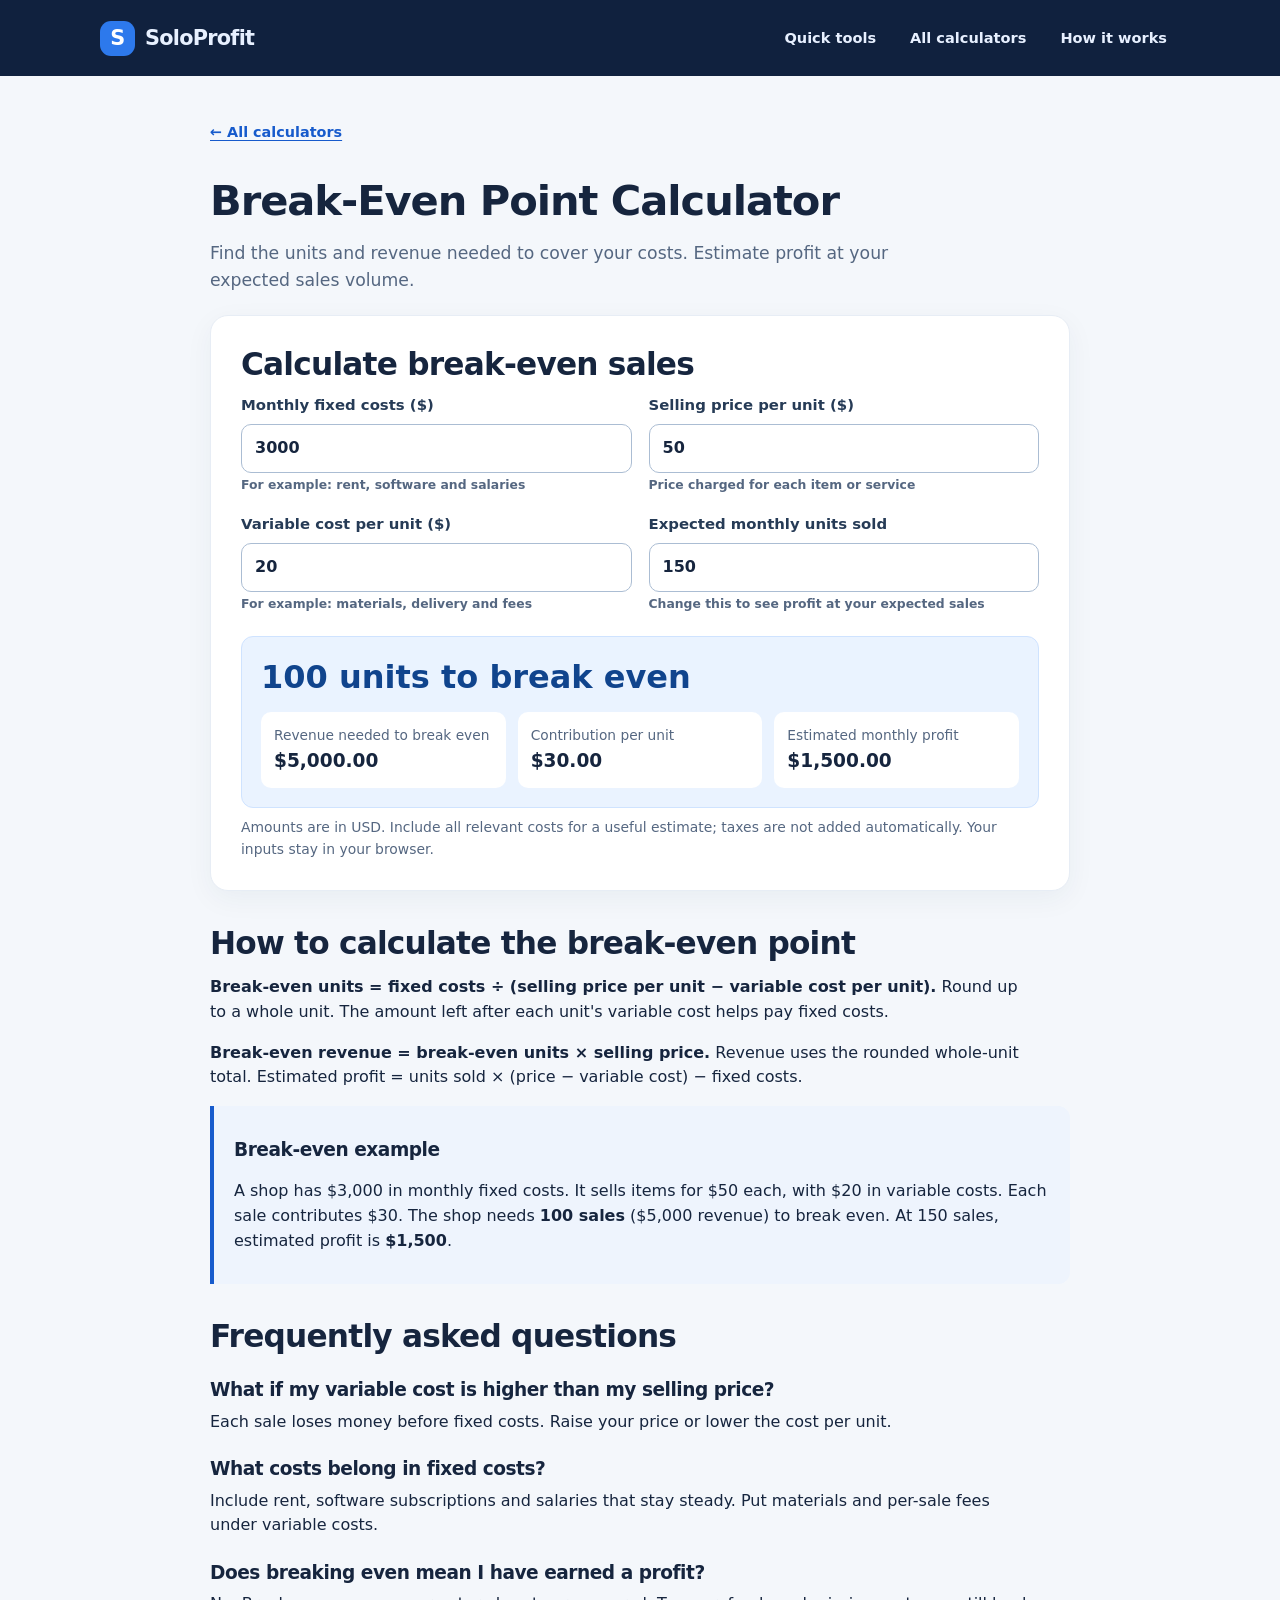
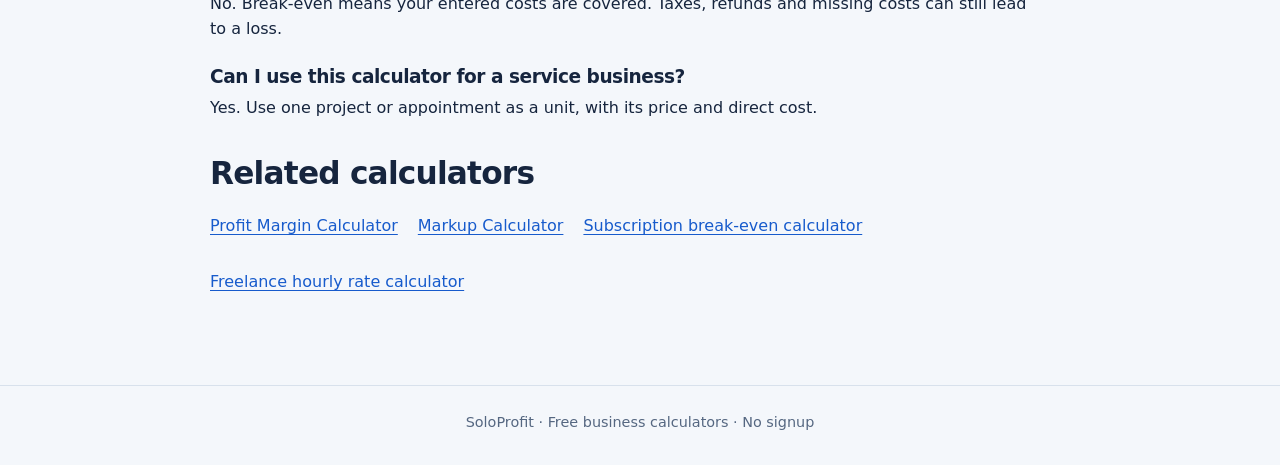
==== break-even-calculator/index.html @ 26caf389 "Associate break-even inputs with calculation feedback for screen readers" ====
<!doctype html>
<html lang="en">
<head>
<meta charset="utf-8">
<meta name="viewport" content="width=device-width, initial-scale=1">
<title>Break-Even Point Calculator: Units & Revenue | SoloProfit</title>
<meta name="description" content="Free break-even point calculator for small businesses. Find how many units you must sell, break-even revenue, contribution margin and estimated monthly profit.">
<link rel="canonical" href="https://bedirhancxc.github.io/soloprofit/break-even-calculator/">
<meta name="robots" content="index,follow">
<link rel="stylesheet" href="../assets/site.css">
</head>
<body class="inner-page">
<a class="skip-link" href="#main-content">Skip to main content</a>
<header class="site-header">
<div class="site-topbar">
<a class="brand" href="../" aria-label="SoloProfit home"><span class="brand-mark" aria-hidden="true">S</span>SoloProfit</a>
<nav class="site-links" aria-label="Primary"><a href="../#quick-calculators">Quick tools</a><a href="../#all-tools">All calculators</a><a href="../#how-it-works">How it works</a></nav>
</div>
</header>
<main id="main-content"><p class="breadcrumb"><a href="../#all-tools">← All calculators</a></p>
<h1>Break-Even Point Calculator</h1>
<p>Find the units and revenue needed to cover your costs. Estimate profit at your expected sales volume.</p>
<section class="card" aria-labelledby="calculator-title">
<h2 id="calculator-title" style="margin-top:0">Calculate break-even sales</h2>
<form id="calculator" novalidate>
<div class="fields">
<label for="fixed">Monthly fixed costs ($)<input id="fixed" aria-describedby="answer" type="number" min="0" step="any" value="3000" inputmode="decimal" required><small>For example: rent, software and salaries</small></label>
<label for="price">Selling price per unit ($)<input id="price" aria-describedby="answer" type="number" min="0" step="any" value="50" inputmode="decimal" required><small>Price charged for each item or service</small></label>
<label for="variable">Variable cost per unit ($)<input id="variable" aria-describedby="answer" type="number" min="0" step="any" value="20" inputmode="decimal" required><small>For example: materials, delivery and fees</small></label>
<label for="quantity">Expected monthly units sold<input id="quantity" aria-describedby="answer" type="number" min="0" step="1" value="150" inputmode="numeric" required><small>Change this to see profit at your expected sales</small></label>
</div>
</form>
<div class="results" role="status" aria-live="polite" aria-atomic="true">
<output id="answer">Enter values to see your result.</output>
<div class="metrics" id="metrics" hidden>
<div class="metric"><span>Revenue needed to break even</span><strong id="revenue"></strong></div>
<div class="metric"><span>Contribution per unit</span><strong id="contribution"></strong></div>
<div class="metric"><span>Estimated monthly profit</span><strong id="profit"></strong></div>
</div>
</div>
<p class="notice">Amounts are in USD. Include all relevant costs for a useful estimate; taxes are not added automatically. Your inputs stay in your browser.</p>
</section>
<h2>How to calculate the break-even point</h2>
<p><strong>Break-even units = fixed costs ÷ (selling price per unit − variable cost per unit).</strong> Round up to a whole unit. The amount left after each unit's variable cost helps pay fixed costs.</p>
<p><strong>Break-even revenue = break-even units × selling price.</strong> Revenue uses the rounded whole-unit total. Estimated profit = units sold × (price − variable cost) − fixed costs.</p>
<div class="example">
<h3>Break-even example</h3>
<p>A shop has $3,000 in monthly fixed costs. It sells items for $50 each, with $20 in variable costs. Each sale contributes $30. The shop needs <strong>100 sales</strong> ($5,000 revenue) to break even. At 150 sales, estimated profit is <strong>$1,500</strong>.</p>
</div>
<h2>Frequently asked questions</h2>
<h3>What if my variable cost is higher than my selling price?</h3>
<p>Each sale loses money before fixed costs. Raise your price or lower the cost per unit.</p>
<h3>What costs belong in fixed costs?</h3>
<p>Include rent, software subscriptions and salaries that stay steady. Put materials and per-sale fees under variable costs.</p>
<h3>Does breaking even mean I have earned a profit?</h3>
<p>No. Break-even means your entered costs are covered. Taxes, refunds and missing costs can still lead to a loss.</p>
<h3>Can I use this calculator for a service business?</h3>
<p>Yes. Use one project or appointment as a unit, with its price and direct cost.</p>
<h2>Related calculators</h2>
<p class="related"><a href="../profit-margin/">Profit Margin Calculator</a><a href="../markup-calculator/">Markup Calculator</a><a href="../subscription-break-even/">Subscription break-even calculator</a><a href="../freelance-hourly-rate/">Freelance hourly rate calculator</a></p>
</main>
<footer>SoloProfit · Free business calculators · No signup</footer>
<script>
"use strict";
const ids=["fixed","price","variable","quantity"];
const fields=Object.fromEntries(ids.map(id=>[id,document.getElementById(id)]));
const answer=document.getElementById("answer"),metrics=document.getElementById("metrics");
const money=n=>n.toLocaleString("en-US",{style:"currency",currency:"USD",maximumFractionDigits:2});
function calc(){
  const v={};
  for(const id of ids)fields[id].removeAttribute("aria-invalid");
  const labels={fixed:"Monthly fixed costs",price:"Selling price per unit",variable:"Variable cost per unit",quantity:"Expected monthly units sold"};
  for(const id of ids){
    const field=fields[id],raw=field.value.trim();
    v[id]=Number(raw);
    if(raw===""||!Number.isFinite(v[id])||v[id]<0||!field.validity.valid||(id==="quantity"&&!Number.isSafeInteger(v[id]))){
      field.setAttribute("aria-invalid","true");
      answer.textContent=labels[id]+(id==="quantity"?" must be a non-negative whole number.":" must be a valid non-negative number.");
      metrics.hidden=true;return;
    }
  }
  const perUnit=v.price-v.variable;
  if(perUnit<0||(perUnit===0&&v.fixed>0)){
    fields.price.setAttribute("aria-invalid","true");
    fields.variable.setAttribute("aria-invalid","true");
    answer.textContent="No break-even point: each sale must cover its variable cost, and a positive contribution is needed to cover fixed costs.";
    metrics.hidden=true;return;
  }
  const units=perUnit>0?Math.ceil(v.fixed/perUnit):0;
  const salesRevenue=units*v.price;
  const profit=v.quantity*perUnit-v.fixed;
  if(!Number.isSafeInteger(units)||![salesRevenue,perUnit,profit].every(Number.isFinite)){
    for(const id of ids)fields[id].setAttribute("aria-invalid","true");
    answer.textContent="Numbers are too large to calculate reliably. Please enter smaller values.";
    metrics.hidden=true;return;
  }
  answer.textContent=units.toLocaleString("en-US")+" units to break even";
  document.getElementById("revenue").textContent=money(salesRevenue);
  document.getElementById("contribution").textContent=money(perUnit);
  document.getElementById("profit").textContent=money(profit);
  metrics.hidden=false;
}
document.getElementById("calculator").addEventListener("input",calc);
calc();
</script>
</body>
</html>
---- assets/site.css ----
/* SoloProfit shared responsive design system — no external fonts, images or dependencies */
:root{color-scheme:light;--ink:#16253e;--muted:#556781;--blue:#175bcc;--blue-dark:#1149a6;--navy:#10213e;--line:#d8e1ec;--paper:#fff;--wash:#f4f7fb;--soft:#eaf3ff;--radius:18px;font:16px/1.55 system-ui,-apple-system,BlinkMacSystemFont,"Segoe UI",Arial,sans-serif}
*,*::before,*::after{box-sizing:border-box}
html{scroll-behavior:smooth}
body{background:var(--wash);color:var(--ink);margin:0;min-width:0}
h1,h2,h3,p{overflow-wrap:break-word}
h1,h2,h3{line-height:1.2;letter-spacing:-.025em}
h1{font-size:clamp(1.95rem,4.2vw,3.45rem);margin:0 0 14px}
h2{font-size:clamp(1.4rem,2.7vw,1.95rem);margin:0 0 10px}
h3{font-size:1.16rem}
p{margin:0 0 16px}
a{color:var(--blue);text-underline-offset:3px}
a:hover{color:var(--blue-dark)}
.skip-link{position:absolute;left:12px;top:-80px;z-index:100;background:white;color:var(--blue-dark);padding:12px 18px;border-radius:9px;border:2px solid var(--blue)}
.skip-link:focus{top:12px}
a:focus-visible,button:focus-visible,input:focus-visible{outline:3px solid #175bcc;outline-offset:3px}
[hidden]{display:none!important}
.site-header{background:var(--navy);color:white;padding:0 20px}
.site-header a{color:#e7f0ff;text-decoration:none}
.site-header a:hover{color:white}
.site-topbar{max-width:1080px;min-height:76px;margin:auto;display:flex;align-items:center;justify-content:space-between;gap:20px}
.brand{display:inline-flex;align-items:center;gap:10px;font-size:1.3rem;font-weight:800;letter-spacing:-.035em;white-space:nowrap}
.brand-mark{display:grid;place-items:center;width:35px;height:35px;border-radius:11px;background:#2d79ec;color:#fff;font-weight:900}
.site-links{display:flex;flex-wrap:wrap;align-items:center;justify-content:flex-end;gap:8px}
.site-links a{display:inline-flex;align-items:center;justify-content:center;min-height:44px;border-radius:10px;padding:9px 13px;font-weight:650;font-size:.91rem}
.site-links a:hover,.site-links a[aria-current=page]{background:#294363}
/* Make the current page identifiable without relying on background color alone. */
.site-links a[aria-current=page]{text-decoration:underline;text-underline-offset:5px;text-decoration-thickness:2px}
.main-shell,main{max-width:1080px;margin:0 auto;padding:34px 20px 64px}
.hero{display:flex;align-items:center;justify-content:space-between;gap:24px;padding:30px 0 34px}
.hero-copy{max-width:720px}
.hero h1{max-width:760px}
.hero .lede{font-size:clamp(1.03rem,2vw,1.18rem);color:var(--muted);max-width:650px}
.eyebrow{display:block;margin-bottom:12px;font-size:.76rem;font-weight:850;letter-spacing:.12em;text-transform:uppercase;color:var(--blue)}
.trust-row{display:flex;flex-wrap:wrap;gap:8px}
.trust-row span{padding:6px 12px;border:1px solid var(--line);border-radius:100px;background:#fff;color:#344966;font-size:.85rem;font-weight:600}
.section-heading{margin:24px 0 18px}
.section-heading p{color:var(--muted);max-width:700px}
.calculator-layout{display:grid;grid-template-columns:minmax(220px,270px) minmax(0,1fr);gap:20px;align-items:start}
.calc-tabs{display:grid;gap:9px;align-content:start;margin:0}
.calc-tabs button{display:block;text-align:left;padding:15px 17px;background:var(--paper);border:1px solid var(--line);border-radius:13px;color:var(--ink);font:inherit;font-weight:700;box-shadow:0 1px 3px #1c36540a}
.calc-tabs button[aria-pressed=true]{background:var(--soft);border-color:#77a5e5;box-shadow:inset 4px 0 var(--blue);color:#113e8d}
.calc-tabs button:hover{border-color:#719dde}
.calc-tabs button small{display:block;margin-top:3px;color:var(--muted);font-weight:450;line-height:1.3;font-size:.78rem}
.calculator-card,.panel,.card,article{background:var(--paper);border-radius:var(--radius);padding:clamp(20px,3vw,30px);border:1px solid #e7edf5;box-shadow:0 8px 28px #1b33570d}
.calculator-card{min-width:0;max-width:none}
.calculator-card h3{font-size:1.5rem;margin:0 0 8px}
.calculator-card .card-intro{color:var(--muted)}
.fields{display:grid;grid-template-columns:repeat(2,minmax(0,1fr));gap:17px}
label{display:block;font-size:.93rem;font-weight:650;color:#263b56;margin:0}
input{display:block;margin-top:7px;width:100%;min-width:0;min-height:48px;border:1px solid #abbdd3;border-radius:10px;background:white;color:var(--ink);padding:11px 13px;font:inherit;font-size:1rem}
input:hover{border-color:#7195bd}
input:focus{border-color:var(--blue)}
.result-box,.results{margin-top:21px;background:var(--soft);padding:19px;border-radius:12px;border:1px solid #cfe3ff}
.result-label{display:block;color:#34557e;font-size:.81rem;font-weight:750;margin-bottom:4px}
output{display:block;background:transparent;padding:0;border:0;white-space:normal;overflow-wrap:anywhere;color:#10448d;font-size:clamp(1.4rem,3vw,2rem);font-weight:800;line-height:1.33}
.result-box[data-invalid=true]{background:#fff3ee;border-color:#e9b5a3}
.result-box[data-invalid=true] output{color:#a23426;font-size:1.06rem;font-weight:650}
.actions{display:flex;flex-wrap:wrap;gap:10px;margin:16px 0}
button{cursor:pointer;touch-action:manipulation}
.action-button{min-height:44px;background:#edf2f9;border:1px solid var(--line);border-radius:10px;padding:10px 16px;font:inherit;font-size:.92rem;font-weight:750;color:#263b56}
.action-button.primary{background:var(--blue);border-color:var(--blue);color:#fff}
.action-button:hover{filter:brightness(.96)}
.action-button:disabled{cursor:not-allowed;opacity:.48}
.form-note,.notice,.small-note{font-size:.87rem;color:var(--muted);margin:9px 0 0}
.tool-grid{display:grid;grid-template-columns:repeat(3,minmax(0,1fr));gap:14px}
.tool-card{display:flex;flex-direction:column;gap:9px;min-width:0;min-height:146px;padding:21px;background:#fff;border:1px solid var(--line);border-radius:15px;color:var(--ink);text-decoration:none;box-shadow:0 3px 12px #1b335708;transition:transform .15s,border-color .15s}
.tool-card:hover{transform:translateY(-2px);border-color:#80aae7;color:var(--ink)}
.tool-card-title{font-weight:800;font-size:1.04rem;line-height:1.35}
.tool-card-desc{color:var(--muted);font-size:.89rem;line-height:1.45;flex:1}
.tool-card-arrow{font-size:1rem;font-weight:800;color:var(--blue)}
.steps{display:grid;grid-template-columns:repeat(3,minmax(0,1fr));gap:16px}
.step{padding:20px 0 5px}
.step-number{display:inline-grid;place-items:center;width:32px;height:32px;border-radius:10px;background:#dceaff;color:#114b9e;font-weight:800}
.step h3{margin:12px 0 6px}
.step p{color:var(--muted)}
.info-note{border-top:1px solid var(--line);padding-top:20px;color:var(--muted);font-size:.88rem}
footer{margin:0;padding:25px 20px 32px;text-align:center;border-top:1px solid var(--line);color:var(--muted);font-size:.9rem}
footer a{color:var(--blue)}
/* Consistent secondary-page layout */
.inner-page main{max-width:900px}
.inner-page main>h1{margin:4px 0 14px;font-size:clamp(1.85rem,3.4vw,2.6rem)}
.inner-page main>h1+p{font-size:1.08rem;color:var(--muted);max-width:720px}
.inner-page main>h2,.inner-page article>h2{margin:34px 0 12px}
.inner-page main>h3,.inner-page article>h3{margin:24px 0 8px}
.inner-page main>p,.inner-page article>p{max-width:820px}
.inner-page .card{margin:22px 0 30px}
.inner-page .card form{display:grid;grid-template-columns:repeat(2,minmax(0,1fr));gap:18px}
.inner-page .card form>.fields{grid-column:1/-1}
.inner-page .card label{margin:0}
.inner-page .card output{margin-top:22px;padding:18px;border-radius:12px;background:var(--soft);border:1px solid #cfe3ff}
.inner-page .card form+.results output{margin:0;padding:0;border:0;background:transparent}
.inner-page .card small{color:var(--muted)}
.inner-page .breadcrumb{display:flex;align-items:center;min-height:44px;margin-bottom:22px;font-size:.9rem;font-weight:650}
.inner-page article{max-width:none}
.inner-page article>label{display:inline-block;width:calc(50% - 12px);vertical-align:top;margin:0 16px 15px 0}
.inner-page article>label+label{margin-right:0}
.inner-page article>output{margin:12px 0 18px;background:var(--soft);border:1px solid #cfe3ff;padding:18px;border-radius:12px;white-space:pre-line;line-height:1.6}
.inner-page .metric{background:white;padding:13px;border-radius:10px}
.inner-page .metric span{color:var(--muted);font-size:.86rem;display:block}
.inner-page .metric strong{font-size:1.16rem}
.inner-page .metrics{display:grid;grid-template-columns:repeat(auto-fit,minmax(min(100%,180px),1fr));gap:12px;margin-top:14px}
.inner-page .related{display:flex;flex-wrap:wrap;gap:12px 20px}
.inner-page .example{border-left:4px solid var(--blue);background:#eef4fd;padding:14px 20px;border-radius:0 12px 12px 0}
@media(max-width:800px){.tool-grid{grid-template-columns:repeat(2,minmax(0,1fr))}.calculator-layout{grid-template-columns:minmax(190px,225px) minmax(0,1fr)}.fields{grid-template-columns:1fr}}
@media(max-width:620px){.site-topbar{flex-wrap:wrap;gap:5px;min-height:0;padding:14px 0 8px}.site-links{width:100%;justify-content:flex-start;gap:4px;margin:2px 0 0}.site-links a{padding:8px 10px;min-height:44px}.main-shell,main{padding:24px 16px 48px}.hero{padding:8px 0 20px}.calculator-layout{display:block}.calc-tabs{display:grid;grid-template-columns:repeat(2,minmax(0,1fr));gap:8px;margin-bottom:14px}.calc-tabs button{font-size:.9rem;padding:12px}.calc-tabs button small{font-size:.73rem}.tool-grid{grid-template-columns:1fr}.tool-card{min-height:0;padding:18px;gap:6px}.steps{grid-template-columns:1fr;gap:4px}.step{padding:9px 0}.inner-page .card form{grid-template-columns:1fr}.inner-page article>label{display:block;width:100%;margin:0 0 14px}.calculator-card,.panel,.card,article{padding:19px}.result-box{padding:15px}}
@media(max-width:370px){.brand{font-size:1.1rem}.site-links a{font-size:.83rem}.calc-tabs button{padding:11px 9px;font-size:.85rem}.actions .action-button{flex:1}}
@media(prefers-reduced-motion:reduce){html{scroll-behavior:auto}.tool-card{transition:none}.tool-card:hover{transform:none}}

/* UX: prevent cramped calculator columns on small tablets and narrow laptops. */
@media (min-width:621px) and (max-width:900px){
  .calculator-layout{grid-template-columns:1fr}
  .calc-tabs{grid-template-columns:repeat(2,minmax(0,1fr))}
  .fields{grid-template-columns:repeat(2,minmax(0,1fr))}
}
/* Keep navigation and action labels accessible at 320px without horizontal scrolling. */
@media (max-width:370px){
  .site-links{margin-left:0;margin-right:0}
  .site-links a{padding-inline:7px;white-space:normal;text-align:center}
  .actions .action-button{min-width:0;overflow-wrap:anywhere}
}
/* Allow keyboard users to identify links and buttons clearly even without hover. */
.calc-tabs button:focus-visible,.action-button:focus-visible,.tool-card:focus-visible{
  outline:3px solid #175bcc;outline-offset:3px;
}
@media (hover:none){
  .tool-card:hover{transform:none}
}

/* Accessible feedback for invalid quick-calculator inputs, without layout shifts. */
input[aria-invalid="true"]{border-color:#b33a2d;box-shadow:inset 0 0 0 1px #b33a2d}
input[aria-invalid="true"]:focus-visible{outline-color:#b33a2d}

/* Secondary-page related links need the same comfortable touch targets as navigation. */
.inner-page .related a{display:inline-flex;align-items:center;min-height:44px;max-width:100%;overflow-wrap:anywhere}
.inner-page .breadcrumb a{display:inline-flex;align-items:center;min-height:44px}
.inner-page .related a:focus-visible,.inner-page .breadcrumb a:focus-visible{border-radius:4px}

/* Keep narrow-screen controls readable with enlarged text and long translations. */
@media(max-width:620px){
  .site-links{min-width:0}
  .site-links a{min-width:0;overflow-wrap:anywhere}
  .calc-tabs button{min-width:0;overflow-wrap:anywhere}
  .actions .action-button{min-width:0}
}

/* UX: narrow phones and 200% text zoom keep navigation and actions operable. */
@media(max-width:420px){
  .site-links{display:grid;grid-template-columns:repeat(2,minmax(0,1fr));width:100%;gap:6px}
  .site-links a{min-width:0;min-height:44px;padding:9px 7px;text-align:center;overflow-wrap:anywhere}
  .site-links a:last-child:nth-child(odd){grid-column:1/-1}
  .actions{display:grid;grid-template-columns:1fr 1fr;gap:8px}
  .actions .action-button{width:100%;min-width:0;white-space:normal;line-height:1.3}
}
@media(max-width:340px){
  .actions{grid-template-columns:1fr}
  .calc-tabs{grid-template-columns:1fr}
  .calc-tabs button{min-height:44px}
}
/* Long result values and user text must wrap without expanding grid columns. */
.calculator-card,.result-box,.results,.inner-page .card,.inner-page article{min-width:0}
.inner-page .metric,.inner-page .metric strong{min-width:0;overflow-wrap:anywhere}
@media(prefers-reduced-motion:reduce){
  *,*::before,*::after{scroll-behavior:auto!important;transition-duration:0s!important;animation-duration:0s!important}
}

/* UX: give secondary-page forms room at tablet widths instead of squeezing labels. */
@media (min-width:621px) and (max-width:900px){
  .inner-page .card form{grid-template-columns:minmax(0,1fr)}
  .inner-page .card form>.fields{grid-column:1}
}
/* Keyboard focus must stand out against the dark navigation bar. */
.site-header a:focus-visible{
  outline:3px solid #fff;
  outline-offset:3px;
  text-decoration:underline;
  text-underline-offset:4px;
}

/* Make selected controls and keyboard focus legible in Windows high-contrast mode. */
@media (forced-colors:active){
  .calc-tabs button[aria-pressed=true]{
    border:2px solid Highlight;
    box-shadow:none;
    color:CanvasText;
  }
  .site-header a:focus-visible,
  .calc-tabs button:focus-visible,
  .action-button:focus-visible,
  .tool-card:focus-visible,
  input:focus-visible{
    outline:3px solid Highlight;
    outline-offset:3px;
  }
  input[aria-invalid="true"]{border:2px solid Mark}
  .action-button:disabled{color:GrayText}
}
/* Preserve readable control boundaries when users request extra contrast. */
@media (prefers-contrast:more){
  input,.action-button,.calc-tabs button,.tool-card{border-width:2px}
  .calc-tabs button[aria-pressed=true]{border-color:var(--blue-dark)}
}

/* Tablet calculator tabs: long labels must not widen the two-column grid. */
@media (min-width:621px) and (max-width:900px){
  .calc-tabs button{min-width:0;overflow-wrap:anywhere}
  .calc-tabs button small{overflow-wrap:anywhere}
}
/* Keep keyboard navigation usable when tab text wraps at increased zoom. */
.calc-tabs button{min-height:44px}

/* Keep in-page navigation headings readable instead of flush against the viewport edge. */
#quick-calculators,#all-tools,#how-it-works{scroll-margin-top:20px}

/* Let the header brand wrap on phones and at increased text zoom. */
@media(max-width:620px){
  .brand{min-width:0;max-width:100%;white-space:normal;overflow-wrap:anywhere;line-height:1.2}
  .brand-mark{flex:none}
}

/* Keep long unbroken text inside secondary-page cards at narrow widths. */
.inner-page .card,.inner-page article{overflow-wrap:anywhere}

/* Keep long tool names and descriptions inside responsive cards. */
.tool-card-title,.tool-card-desc{min-width:0;overflow-wrap:anywhere}

/* Keep the keyboard skip link within narrow or zoomed viewports. */
.skip-link{max-width:calc(100vw - 24px);white-space:normal;overflow-wrap:anywhere}
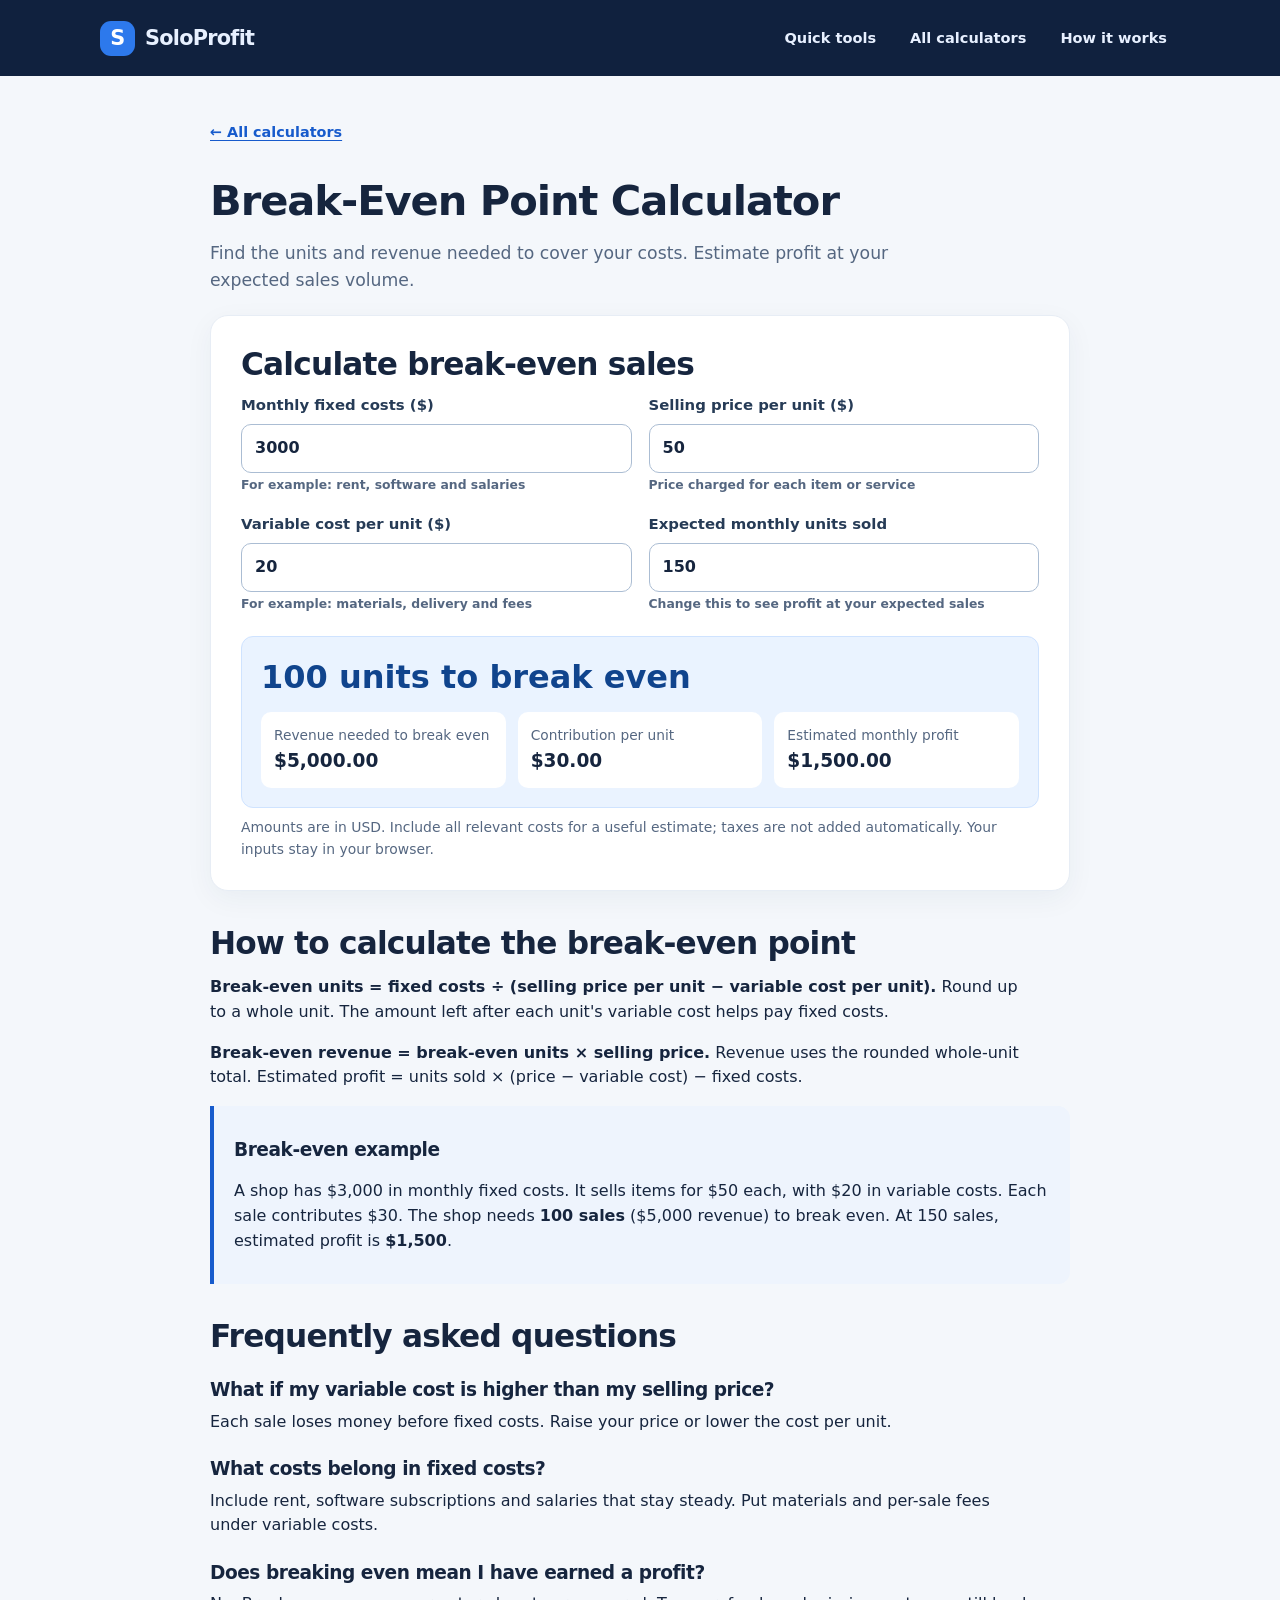
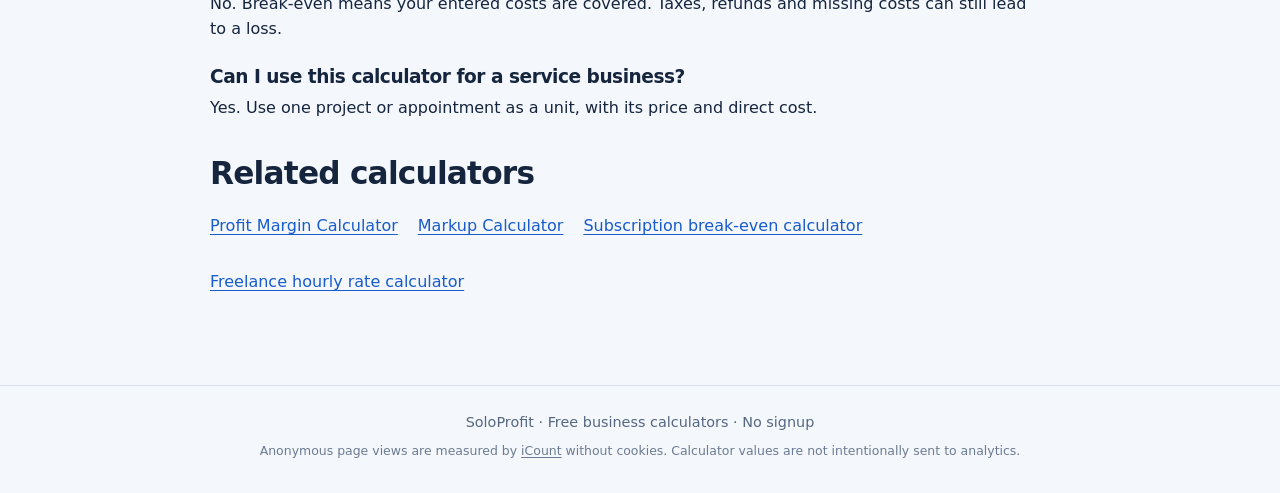
==== commit c263fe52: "Measure real browser visits on six pages with cookieless analytics and public hourly reports" ====
--- a/break-even-calculator/index.html
+++ b/break-even-calculator/index.html
@@ -59,7 +59,7 @@
 <h2>Related calculators</h2>
 <p class="related"><a href="../profit-margin/">Profit Margin Calculator</a><a href="../markup-calculator/">Markup Calculator</a><a href="../subscription-break-even/">Subscription break-even calculator</a><a href="../freelance-hourly-rate/">Freelance hourly rate calculator</a></p>
 </main>
-<footer>SoloProfit · Free business calculators · No signup</footer>
+<footer>SoloProfit · Free business calculators · No signup<small class="analytics-disclosure">Anonymous page views are measured by <a href="https://icount.kr/" target="_blank" rel="noopener noreferrer">iCount</a> without cookies. Calculator values are not intentionally sent to analytics.</small></footer>
 <script>
 "use strict";
 const ids=["fixed","price","variable","quantity"];
@@ -103,5 +103,5 @@
 document.getElementById("calculator").addEventListener("input",calc);
 calc();
 </script>
-</body>
+<script defer src="https://icount.kr/c.js?id=bedirhancxc.github.io"></script></body>
 </html>
--- a/assets/site.css
+++ b/assets/site.css
@@ -111,6 +111,9 @@
 @media (min-width:621px) and (max-width:900px){
   .calculator-layout{grid-template-columns:1fr}
   .calc-tabs{grid-template-columns:repeat(2,minmax(0,1fr))}
+  .fields{grid-template-columns:1fr}
+}
+@media (min-width:761px) and (max-width:900px){
   .fields{grid-template-columns:repeat(2,minmax(0,1fr))}
 }
 /* Keep navigation and action labels accessible at 320px without horizontal scrolling. */
@@ -162,6 +165,11 @@
 .inner-page .metric,.inner-page .metric strong{min-width:0;overflow-wrap:anywhere}
 @media(prefers-reduced-motion:reduce){
   *,*::before,*::after{scroll-behavior:auto!important;transition-duration:0s!important;animation-duration:0s!important}
+}
+
+/* Keep article-based calculator labels full-width on tablets, matching card forms. */
+@media (min-width:621px) and (max-width:900px){
+  .inner-page article>label{display:block;width:100%;margin:0 0 14px}
 }
 
 /* UX: give secondary-page forms room at tablet widths instead of squeezing labels. */
@@ -226,3 +234,8 @@
 
 /* Keep the keyboard skip link within narrow or zoomed viewports. */
 .skip-link{max-width:calc(100vw - 24px);white-space:normal;overflow-wrap:anywhere}
+
+/* Transparent, unobtrusive disclosure for anonymous visit measurement. */
+.analytics-disclosure{display:block;margin-top:9px;font-size:.78rem;line-height:1.5;opacity:.85}
+.analytics-disclosure a{color:inherit;text-decoration:underline;text-underline-offset:2px}
+.analytics-disclosure a:focus-visible{outline:2px solid currentColor;outline-offset:3px}
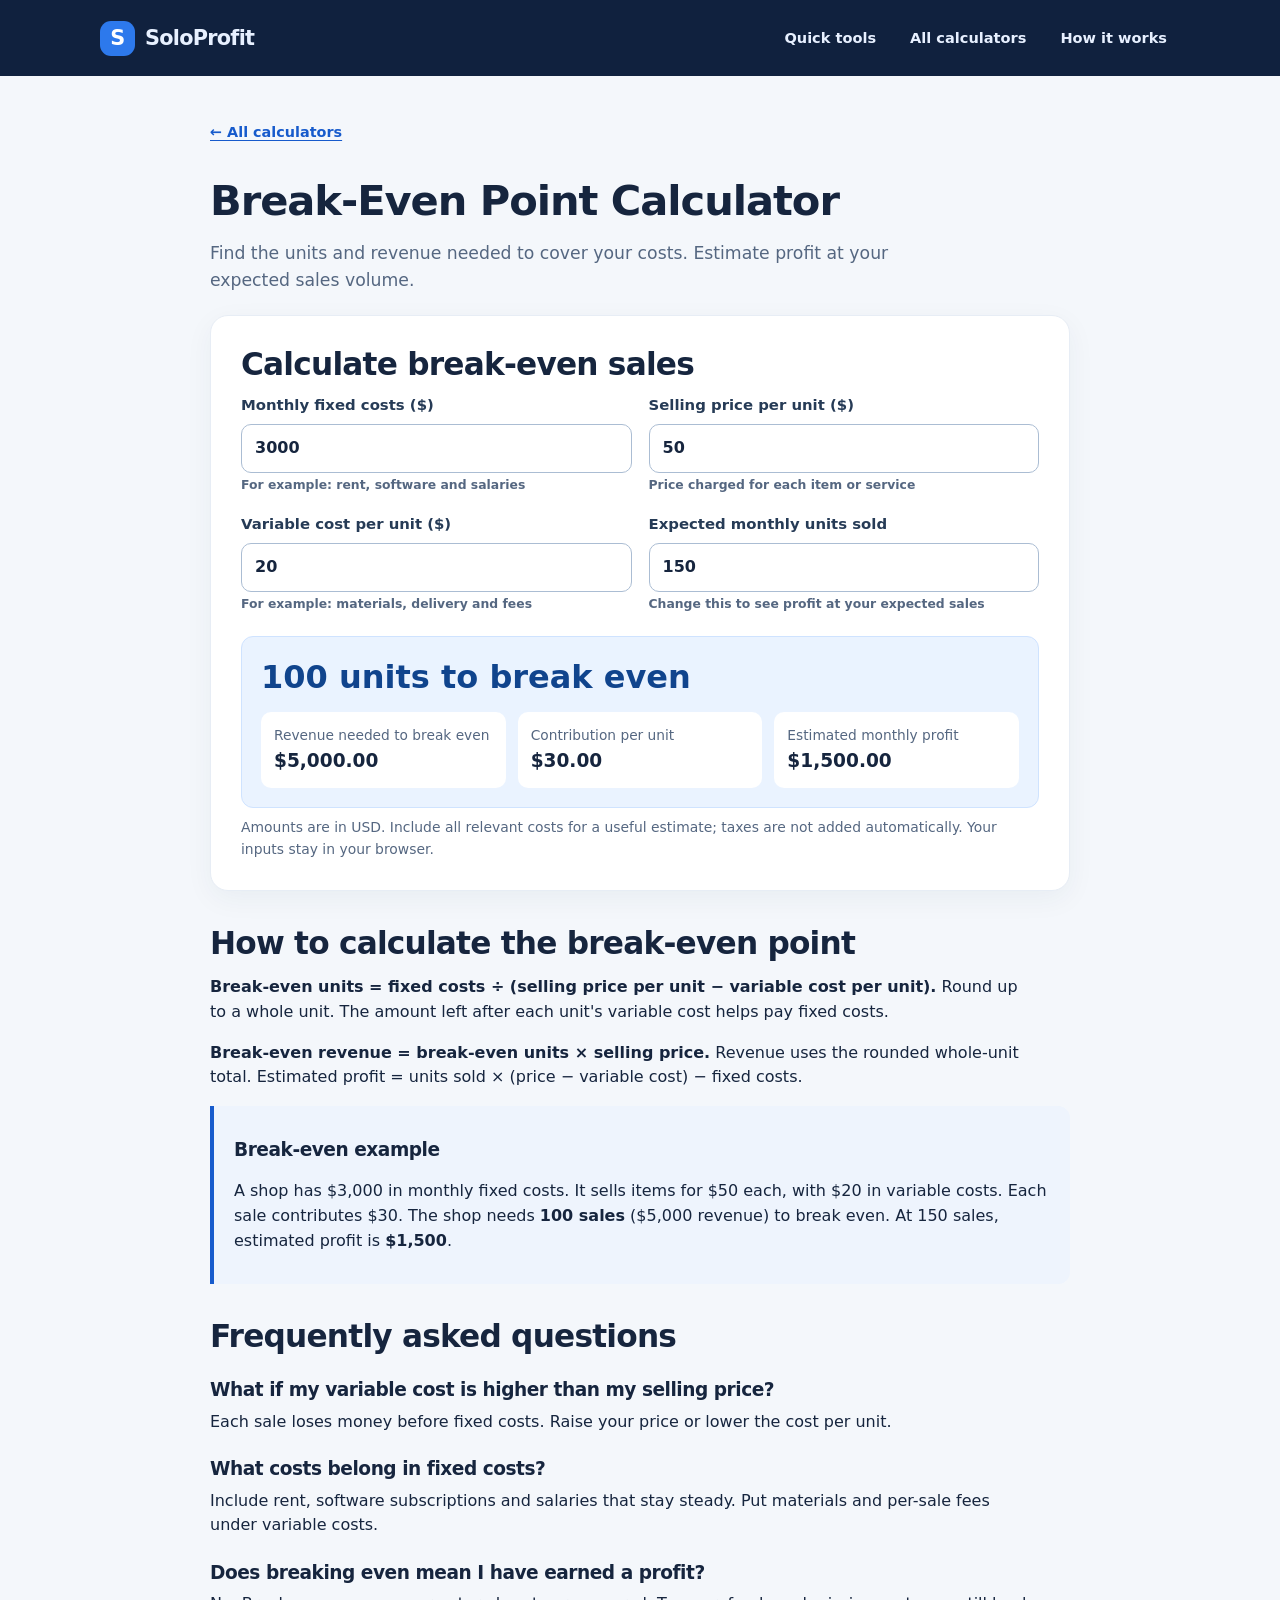
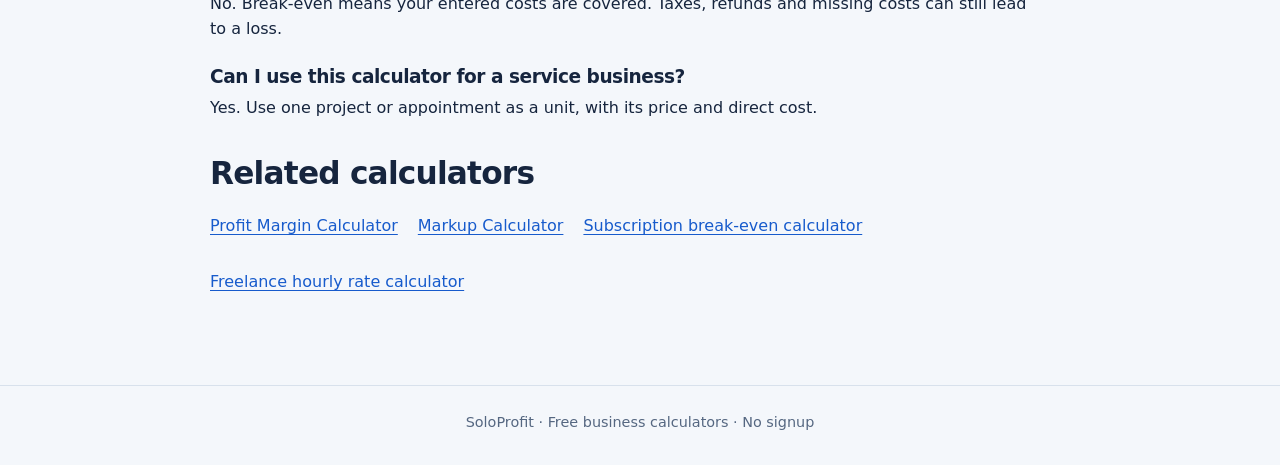
==== commit 5b7f113d: "Remove unverified third-party analytics after provider served unexpected content" ====
--- a/break-even-calculator/index.html
+++ b/break-even-calculator/index.html
@@ -59,7 +59,7 @@
 <h2>Related calculators</h2>
 <p class="related"><a href="../profit-margin/">Profit Margin Calculator</a><a href="../markup-calculator/">Markup Calculator</a><a href="../subscription-break-even/">Subscription break-even calculator</a><a href="../freelance-hourly-rate/">Freelance hourly rate calculator</a></p>
 </main>
-<footer>SoloProfit · Free business calculators · No signup<small class="analytics-disclosure">Anonymous page views are measured by <a href="https://icount.kr/" target="_blank" rel="noopener noreferrer">iCount</a> without cookies. Calculator values are not intentionally sent to analytics.</small></footer>
+<footer>SoloProfit · Free business calculators · No signup</footer>
 <script>
 "use strict";
 const ids=["fixed","price","variable","quantity"];
@@ -103,5 +103,5 @@
 document.getElementById("calculator").addEventListener("input",calc);
 calc();
 </script>
-<script defer src="https://icount.kr/c.js?id=bedirhancxc.github.io"></script></body>
+</body>
 </html>
--- a/assets/site.css
+++ b/assets/site.css
@@ -234,8 +234,3 @@
 
 /* Keep the keyboard skip link within narrow or zoomed viewports. */
 .skip-link{max-width:calc(100vw - 24px);white-space:normal;overflow-wrap:anywhere}
-
-/* Transparent, unobtrusive disclosure for anonymous visit measurement. */
-.analytics-disclosure{display:block;margin-top:9px;font-size:.78rem;line-height:1.5;opacity:.85}
-.analytics-disclosure a{color:inherit;text-decoration:underline;text-underline-offset:2px}
-.analytics-disclosure a:focus-visible{outline:2px solid currentColor;outline-offset:3px}
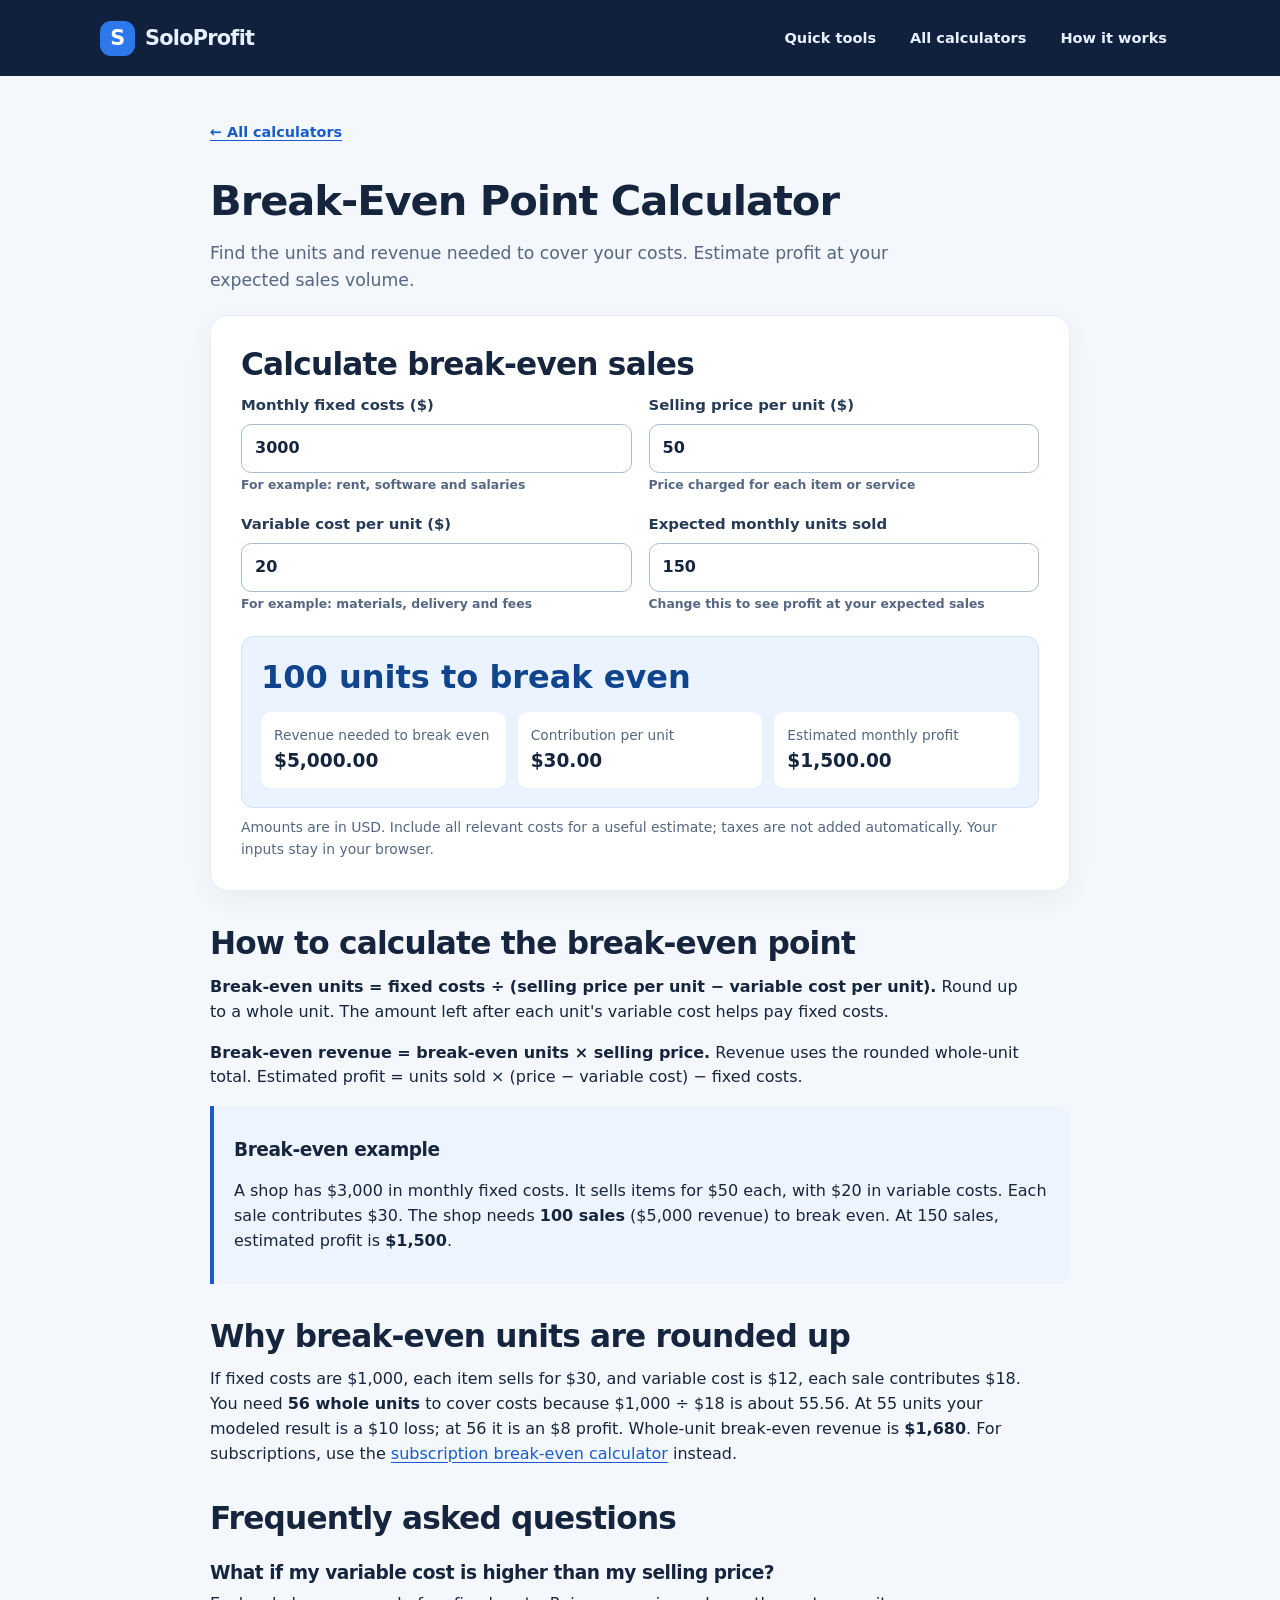
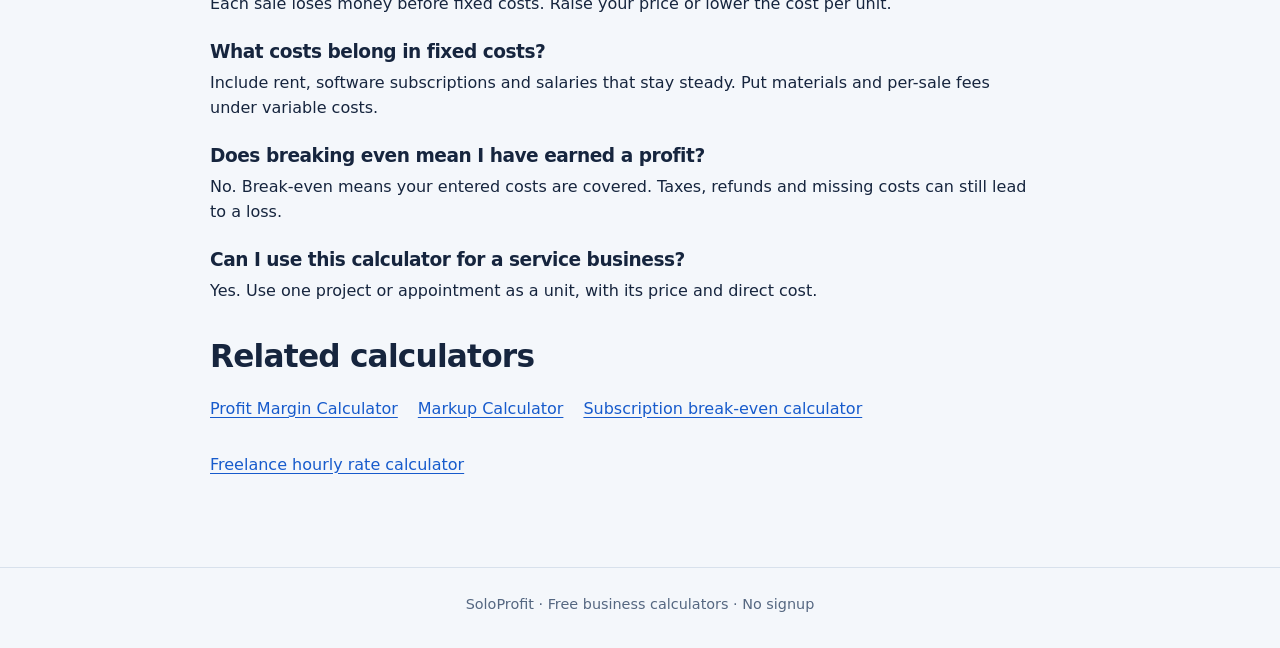
==== commit ed396af3: "Follow Google's SEO Starter Guide: clear snippets, original examples, unique metadata tests" ====
--- a/break-even-calculator/index.html
+++ b/break-even-calculator/index.html
@@ -47,7 +47,7 @@
 <h3>Break-even example</h3>
 <p>A shop has $3,000 in monthly fixed costs. It sells items for $50 each, with $20 in variable costs. Each sale contributes $30. The shop needs <strong>100 sales</strong> ($5,000 revenue) to break even. At 150 sales, estimated profit is <strong>$1,500</strong>.</p>
 </div>
-<h2>Frequently asked questions</h2>
+<h2>Why break-even units are rounded up</h2><p>If fixed costs are $1,000, each item sells for $30, and variable cost is $12, each sale contributes $18. You need <strong>56 whole units</strong> to cover costs because $1,000 ÷ $18 is about 55.56. At 55 units your modeled result is a $10 loss; at 56 it is an $8 profit. Whole-unit break-even revenue is <strong>$1,680</strong>. For subscriptions, use the <a href="../subscription-break-even/">subscription break-even calculator</a> instead.</p><h2>Frequently asked questions</h2>
 <h3>What if my variable cost is higher than my selling price?</h3>
 <p>Each sale loses money before fixed costs. Raise your price or lower the cost per unit.</p>
 <h3>What costs belong in fixed costs?</h3>
--- a/assets/site.css
+++ b/assets/site.css
@@ -234,3 +234,6 @@
 
 /* Keep the keyboard skip link within narrow or zoomed viewports. */
 .skip-link{max-width:calc(100vw - 24px);white-space:normal;overflow-wrap:anywhere}
+
+/* Keep benefit badges and instructional steps within narrow/zoomed viewports. */
+.trust-row span,.step{min-width:0;overflow-wrap:anywhere}
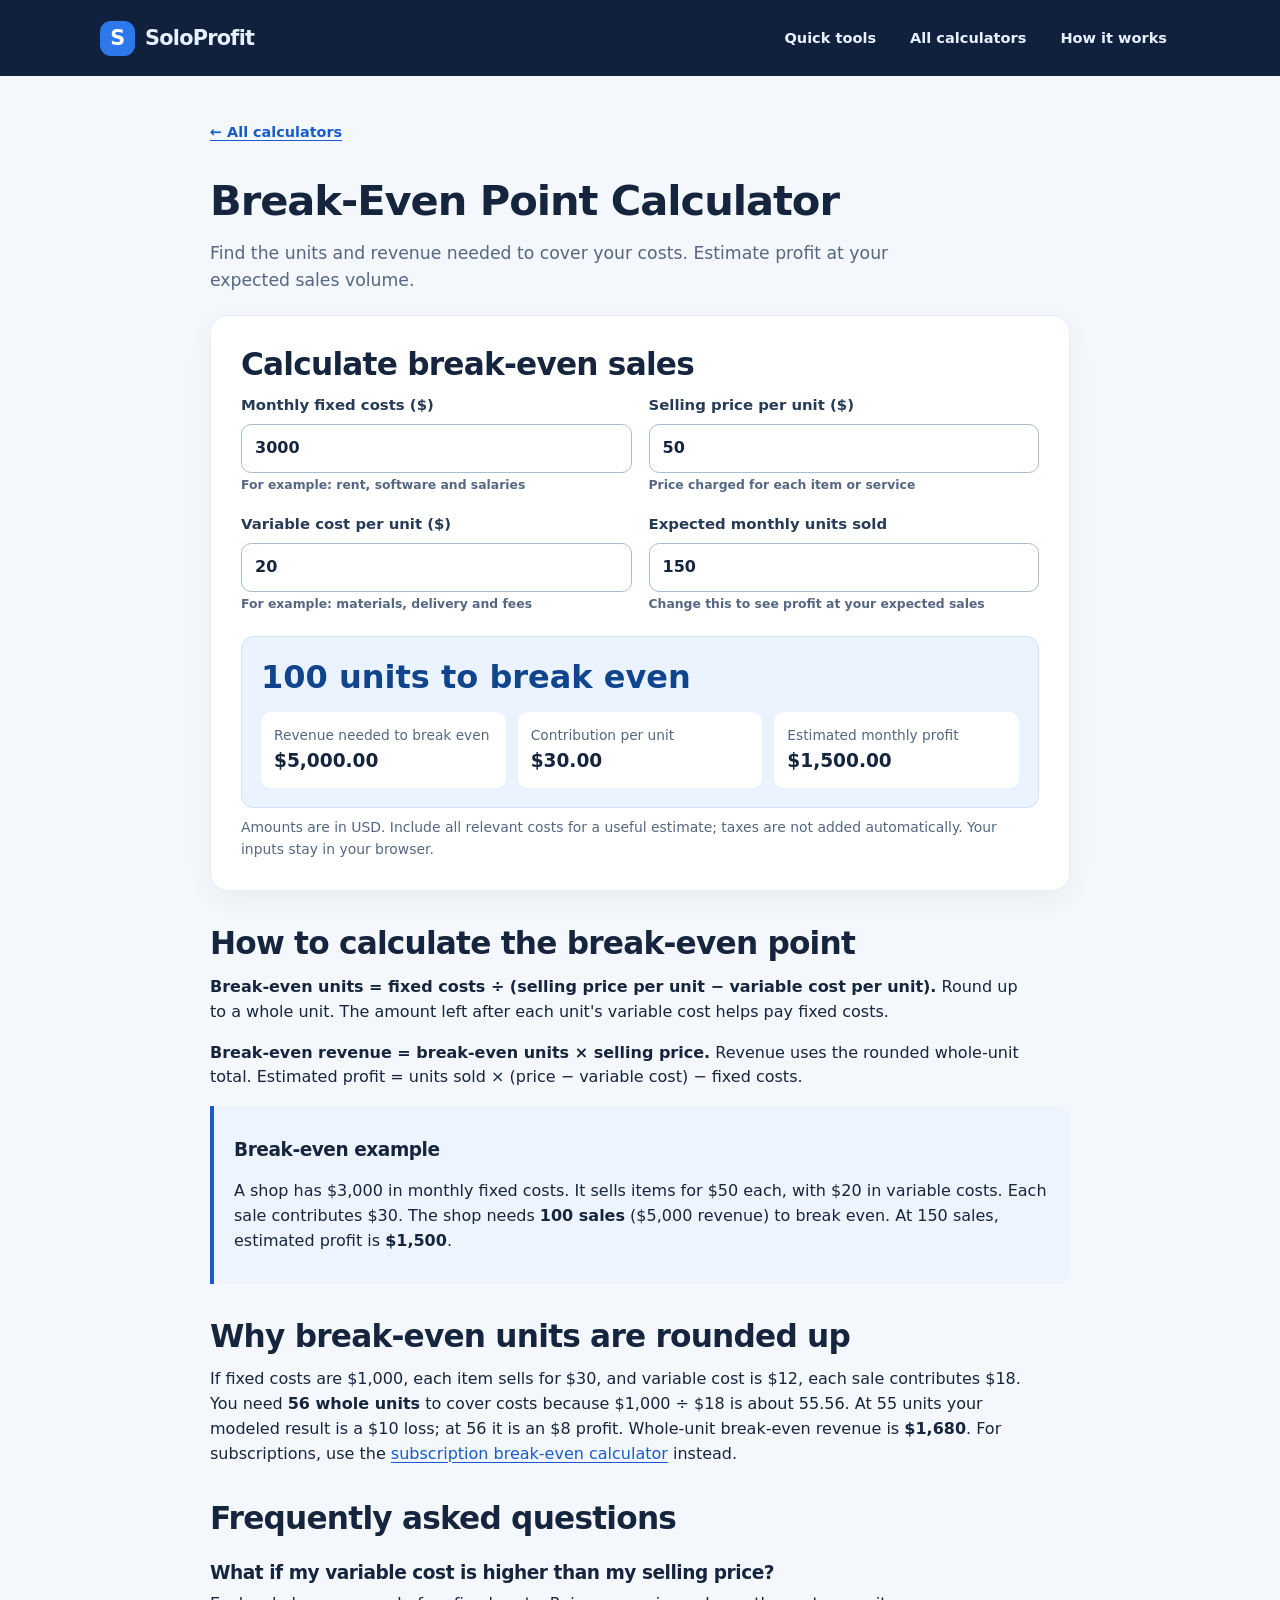
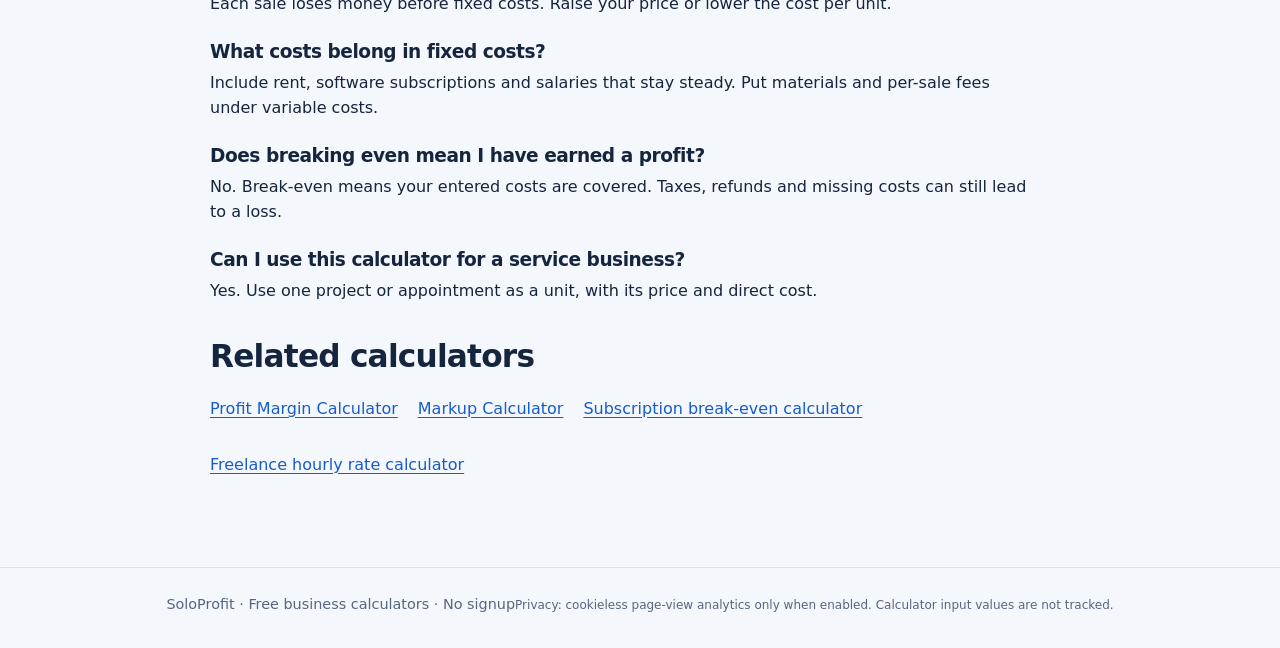
==== commit 62d9d3e8: "Wire private cookieless pageview tracking into break-even-calculator/index.html" ====
--- a/break-even-calculator/index.html
+++ b/break-even-calculator/index.html
@@ -8,6 +8,7 @@
 <link rel="canonical" href="https://bedirhancxc.github.io/soloprofit/break-even-calculator/">
 <meta name="robots" content="index,follow">
 <link rel="stylesheet" href="../assets/site.css">
+<script defer src="../assets/analytics.js"></script>
 </head>
 <body class="inner-page">
 <a class="skip-link" href="#main-content">Skip to main content</a>
@@ -59,7 +60,7 @@
 <h2>Related calculators</h2>
 <p class="related"><a href="../profit-margin/">Profit Margin Calculator</a><a href="../markup-calculator/">Markup Calculator</a><a href="../subscription-break-even/">Subscription break-even calculator</a><a href="../freelance-hourly-rate/">Freelance hourly rate calculator</a></p>
 </main>
-<footer>SoloProfit · Free business calculators · No signup</footer>
+<footer>SoloProfit · Free business calculators · No signup<small class="privacy-note">Privacy: cookieless page-view analytics only when enabled. Calculator input values are not tracked.</small></footer>
 <script>
 "use strict";
 const ids=["fixed","price","variable","quantity"];
--- a/assets/site.css
+++ b/assets/site.css
@@ -237,3 +237,10 @@
 
 /* Keep benefit badges and instructional steps within narrow/zoomed viewports. */
 .trust-row span,.step{min-width:0;overflow-wrap:anywhere}
+
+/* Let the header reflow before navigation crowds the brand on tablets. */
+@media (min-width:621px) and (max-width:900px){
+  .site-topbar{flex-wrap:wrap;gap:8px;padding-block:12px}
+  .site-links{min-width:0;max-width:100%;justify-content:flex-start}
+  .site-links a{min-width:0;overflow-wrap:anywhere}
+}
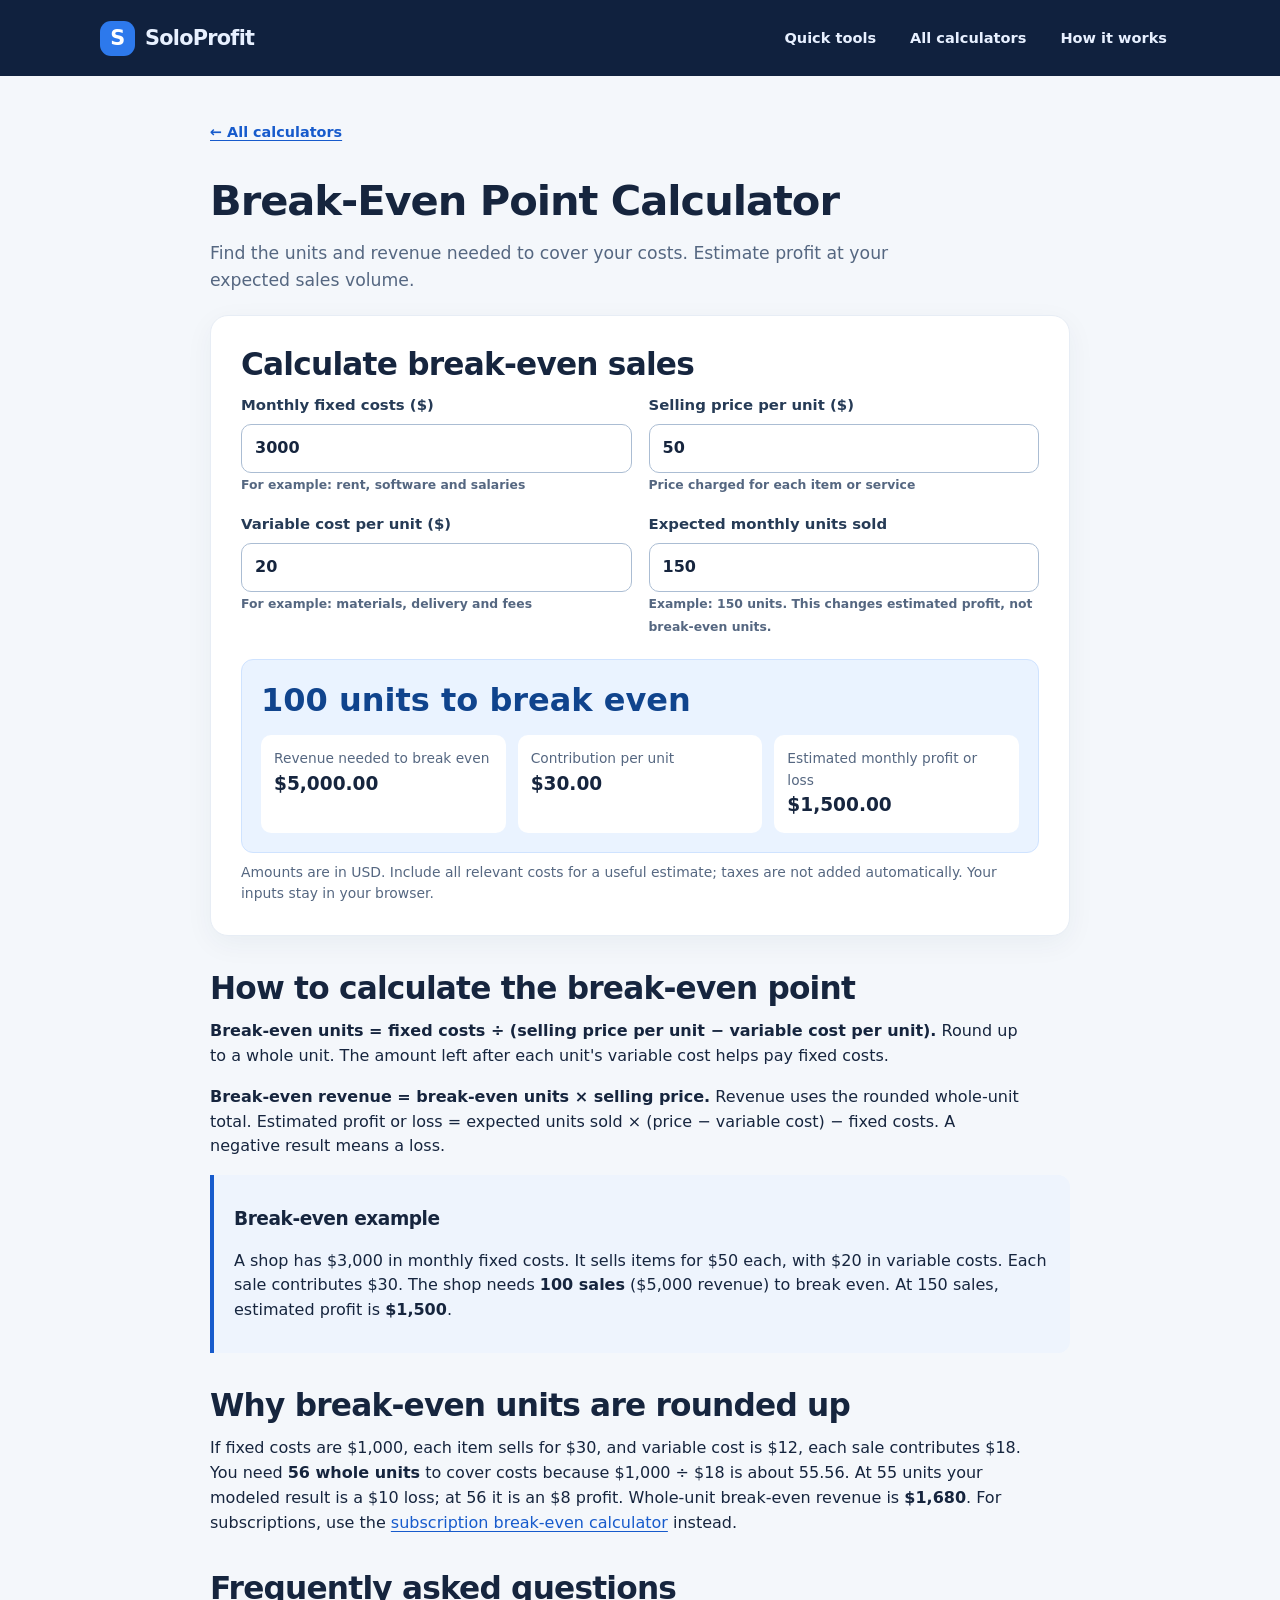
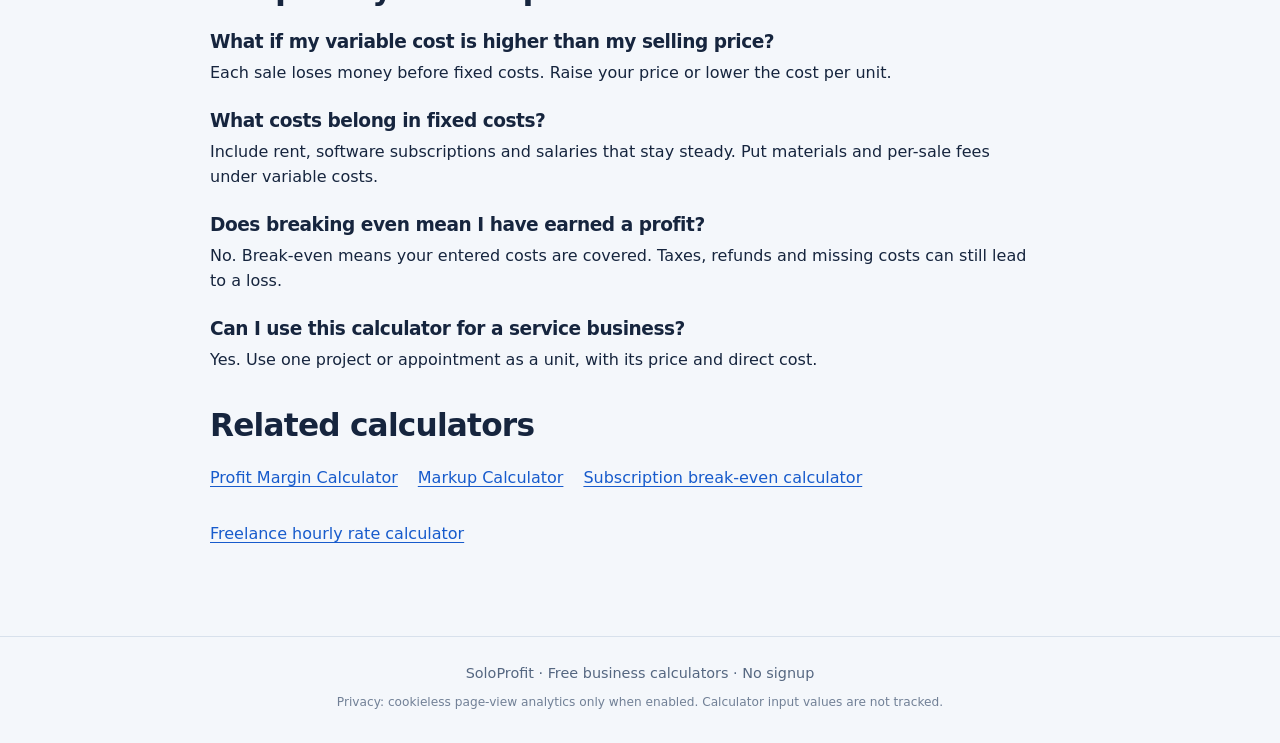
==== commit a6625501: "Clarify break-even sales input and negative profit results" ====
--- a/break-even-calculator/index.html
+++ b/break-even-calculator/index.html
@@ -28,7 +28,7 @@
 <label for="fixed">Monthly fixed costs ($)<input id="fixed" aria-describedby="answer" type="number" min="0" step="any" value="3000" inputmode="decimal" required><small>For example: rent, software and salaries</small></label>
 <label for="price">Selling price per unit ($)<input id="price" aria-describedby="answer" type="number" min="0" step="any" value="50" inputmode="decimal" required><small>Price charged for each item or service</small></label>
 <label for="variable">Variable cost per unit ($)<input id="variable" aria-describedby="answer" type="number" min="0" step="any" value="20" inputmode="decimal" required><small>For example: materials, delivery and fees</small></label>
-<label for="quantity">Expected monthly units sold<input id="quantity" aria-describedby="answer" type="number" min="0" step="1" value="150" inputmode="numeric" required><small>Change this to see profit at your expected sales</small></label>
+<label for="quantity">Expected monthly units sold<input id="quantity" aria-describedby="answer" type="number" min="0" step="1" value="150" inputmode="numeric" required><small>Example: 150 units. This changes estimated profit, not break-even units.</small></label>
 </div>
 </form>
 <div class="results" role="status" aria-live="polite" aria-atomic="true">
@@ -36,14 +36,14 @@
 <div class="metrics" id="metrics" hidden>
 <div class="metric"><span>Revenue needed to break even</span><strong id="revenue"></strong></div>
 <div class="metric"><span>Contribution per unit</span><strong id="contribution"></strong></div>
-<div class="metric"><span>Estimated monthly profit</span><strong id="profit"></strong></div>
+<div class="metric"><span>Estimated monthly profit or loss</span><strong id="profit"></strong></div>
 </div>
 </div>
 <p class="notice">Amounts are in USD. Include all relevant costs for a useful estimate; taxes are not added automatically. Your inputs stay in your browser.</p>
 </section>
 <h2>How to calculate the break-even point</h2>
 <p><strong>Break-even units = fixed costs ÷ (selling price per unit − variable cost per unit).</strong> Round up to a whole unit. The amount left after each unit's variable cost helps pay fixed costs.</p>
-<p><strong>Break-even revenue = break-even units × selling price.</strong> Revenue uses the rounded whole-unit total. Estimated profit = units sold × (price − variable cost) − fixed costs.</p>
+<p><strong>Break-even revenue = break-even units × selling price.</strong> Revenue uses the rounded whole-unit total. Estimated profit or loss = expected units sold × (price − variable cost) − fixed costs. A negative result means a loss.</p>
 <div class="example">
 <h3>Break-even example</h3>
 <p>A shop has $3,000 in monthly fixed costs. It sells items for $50 each, with $20 in variable costs. Each sale contributes $30. The shop needs <strong>100 sales</strong> ($5,000 revenue) to break even. At 150 sales, estimated profit is <strong>$1,500</strong>.</p>
--- a/assets/site.css
+++ b/assets/site.css
@@ -244,3 +244,6 @@
   .site-links{min-width:0;max-width:100%;justify-content:flex-start}
   .site-links a{min-width:0;overflow-wrap:anywhere}
 }
+
+/* No public analytics figures; unobtrusive privacy disclosure only. */
+.privacy-note{display:block;margin-top:8px;font-size:.76rem;line-height:1.5;opacity:.82}
